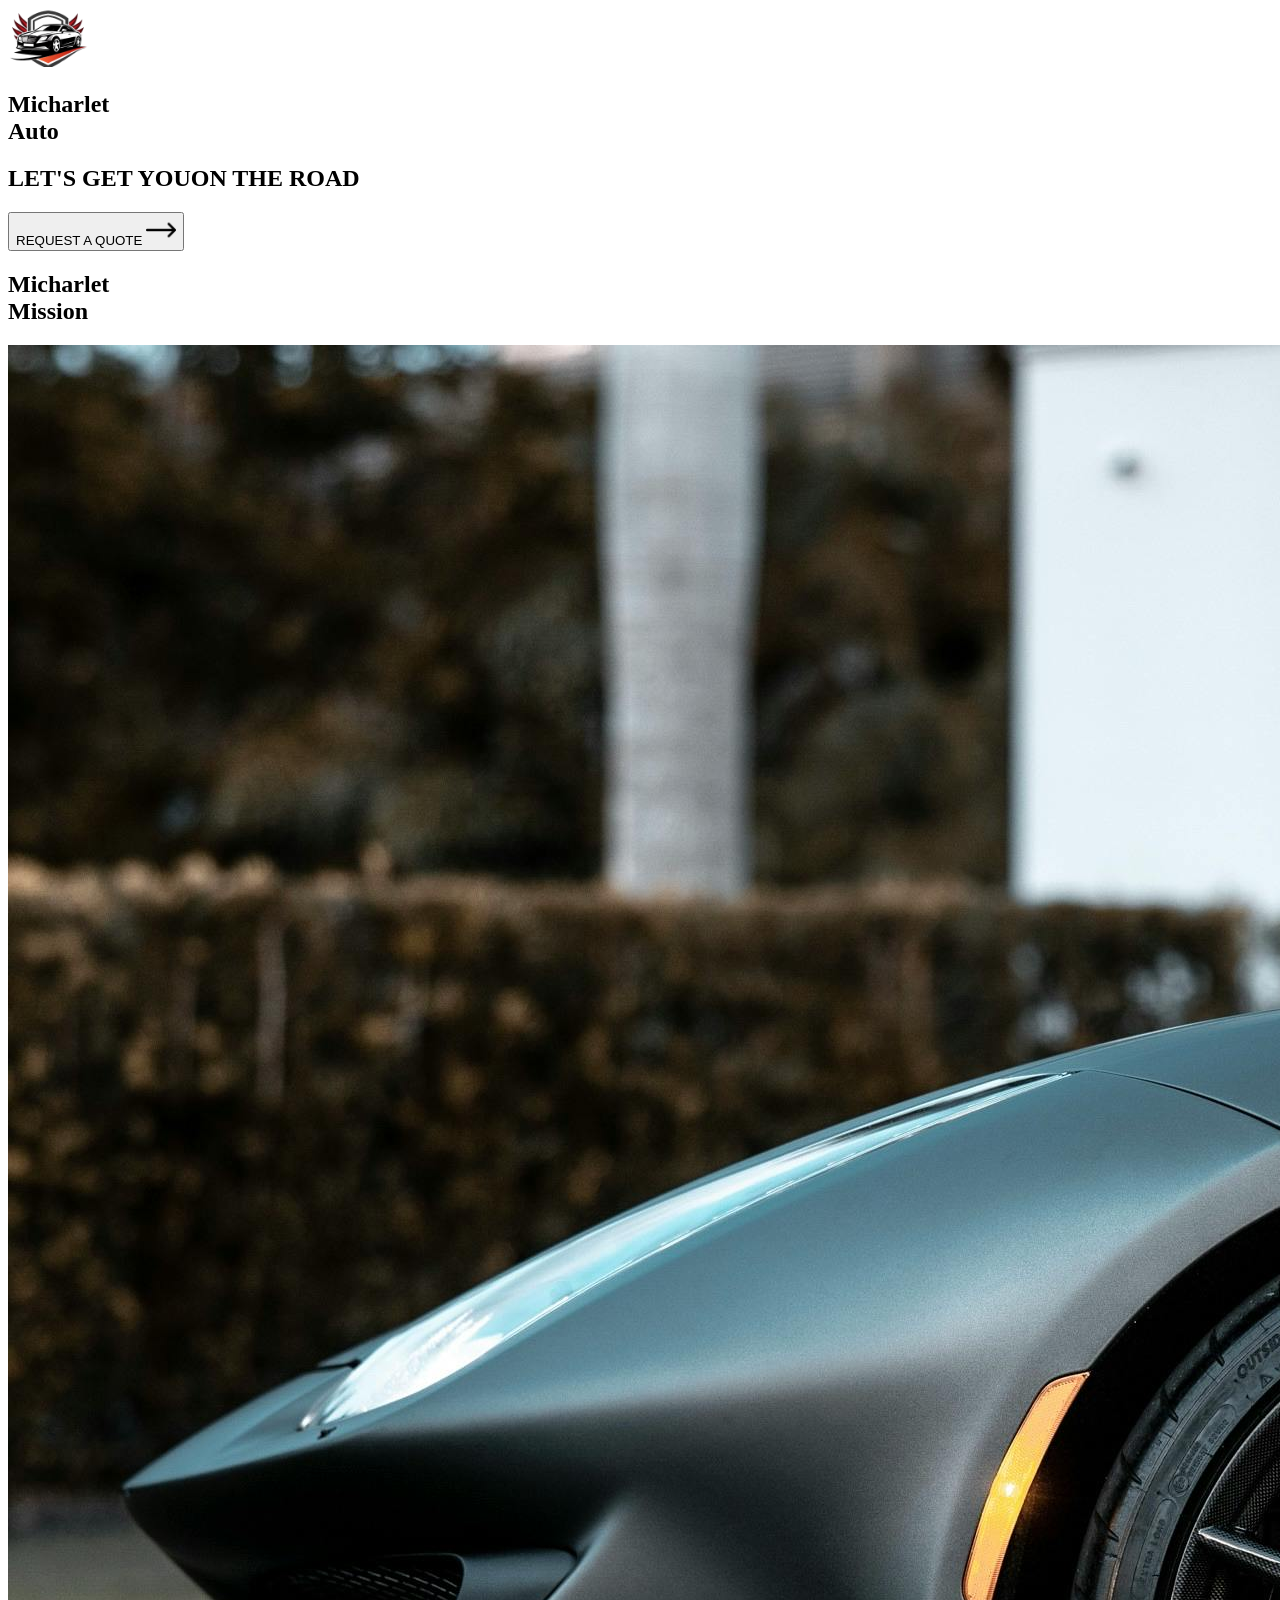
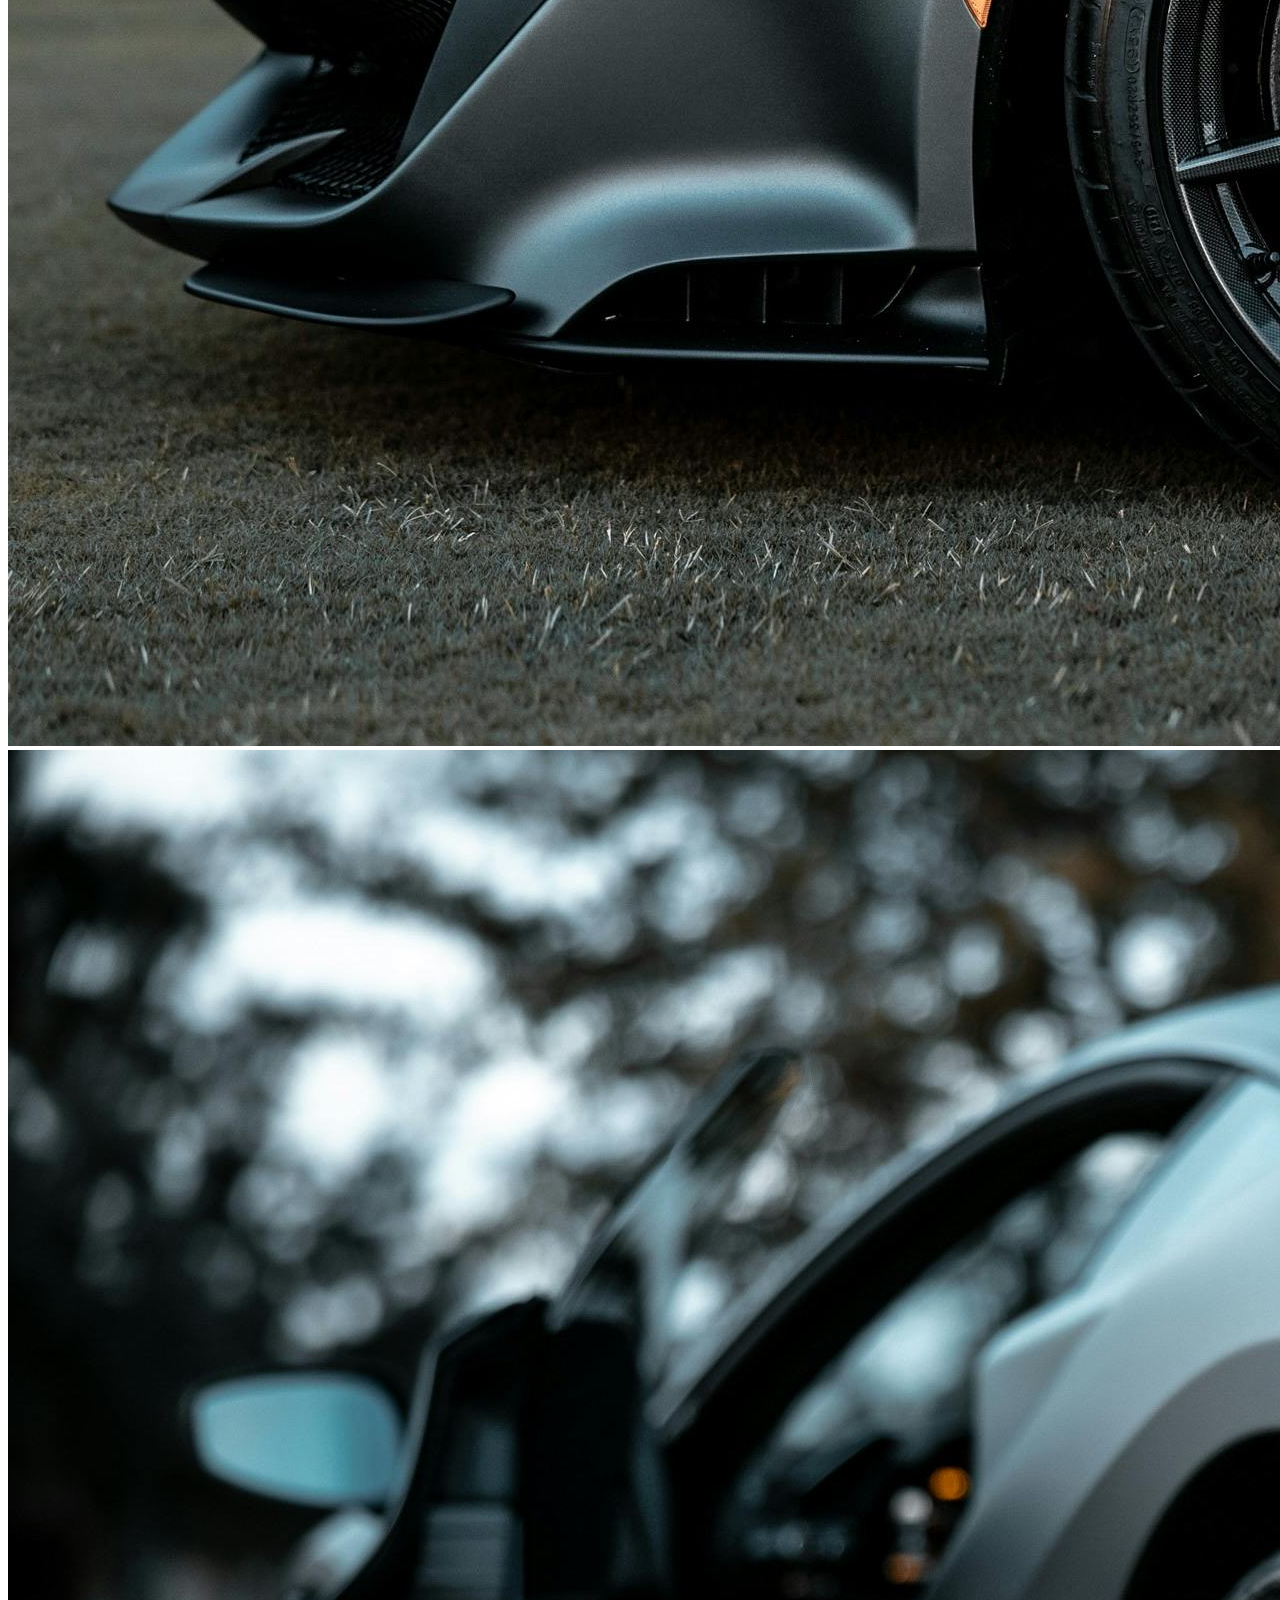
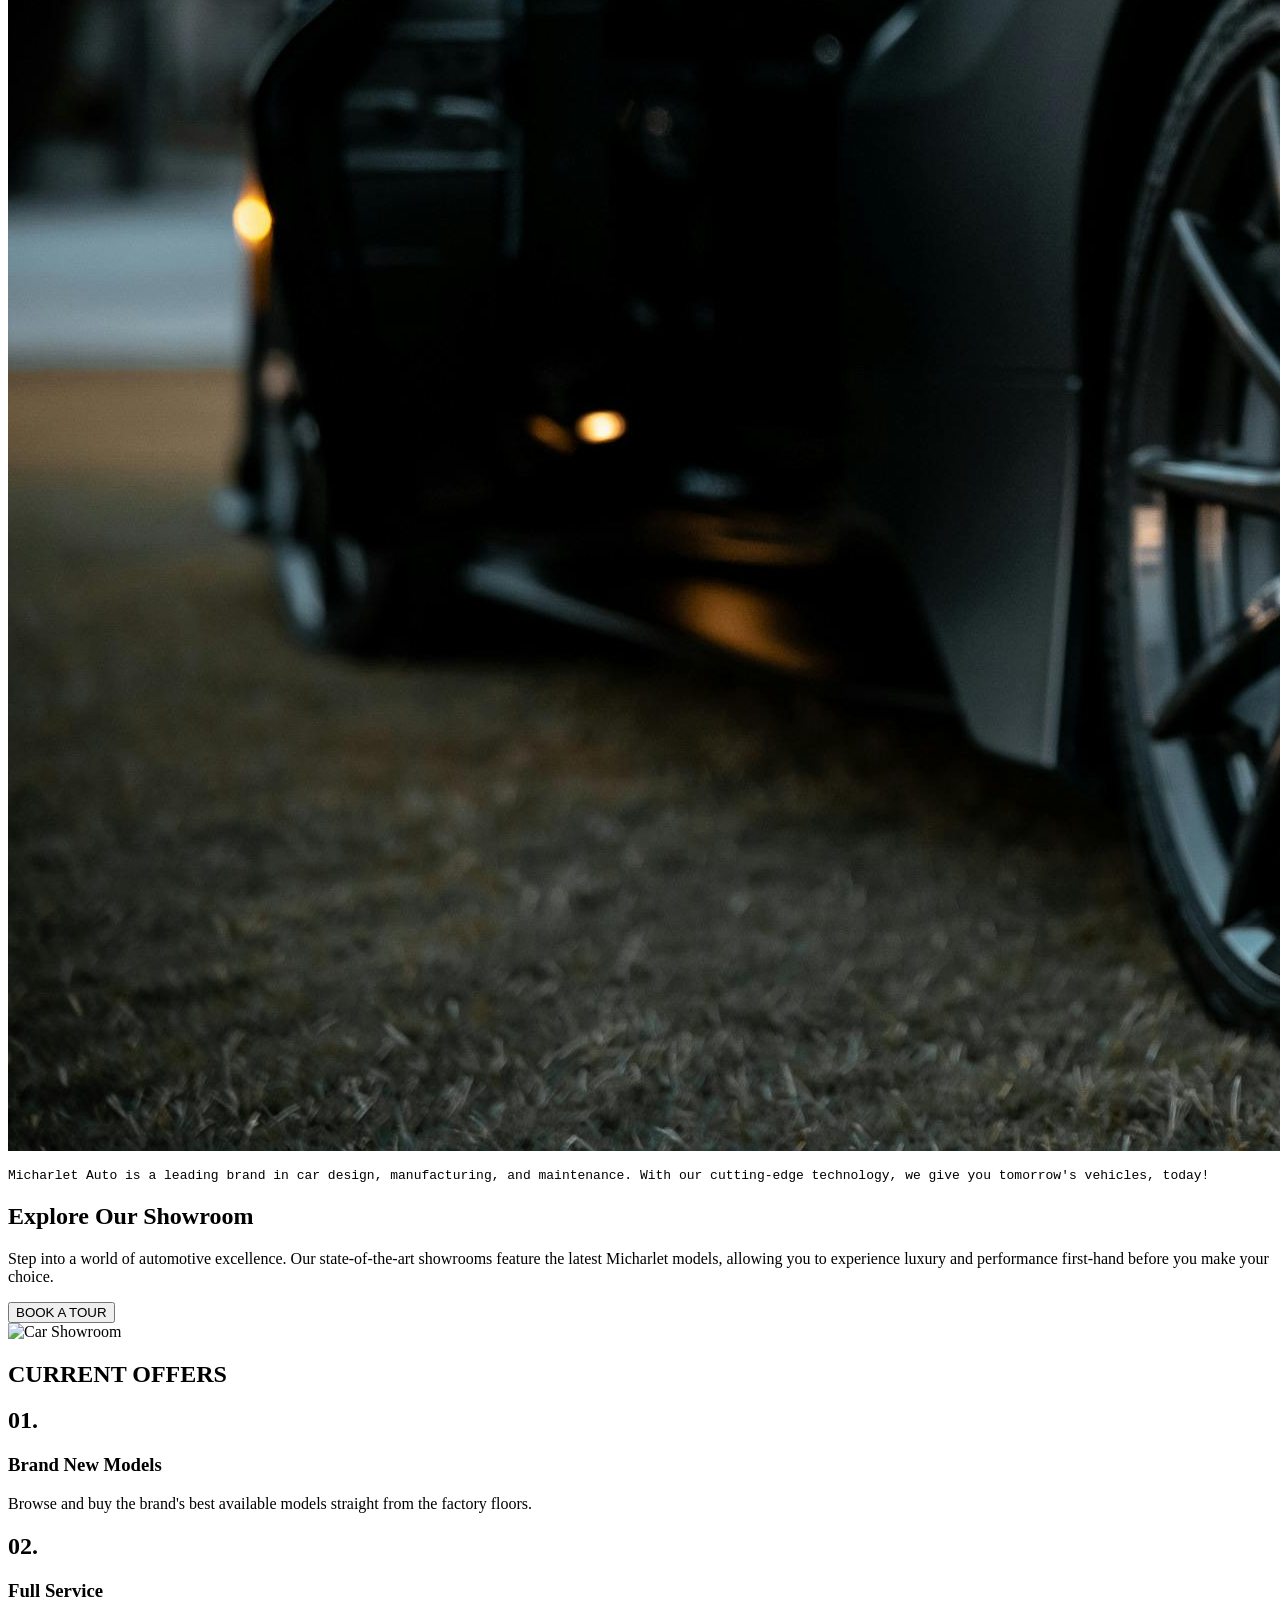
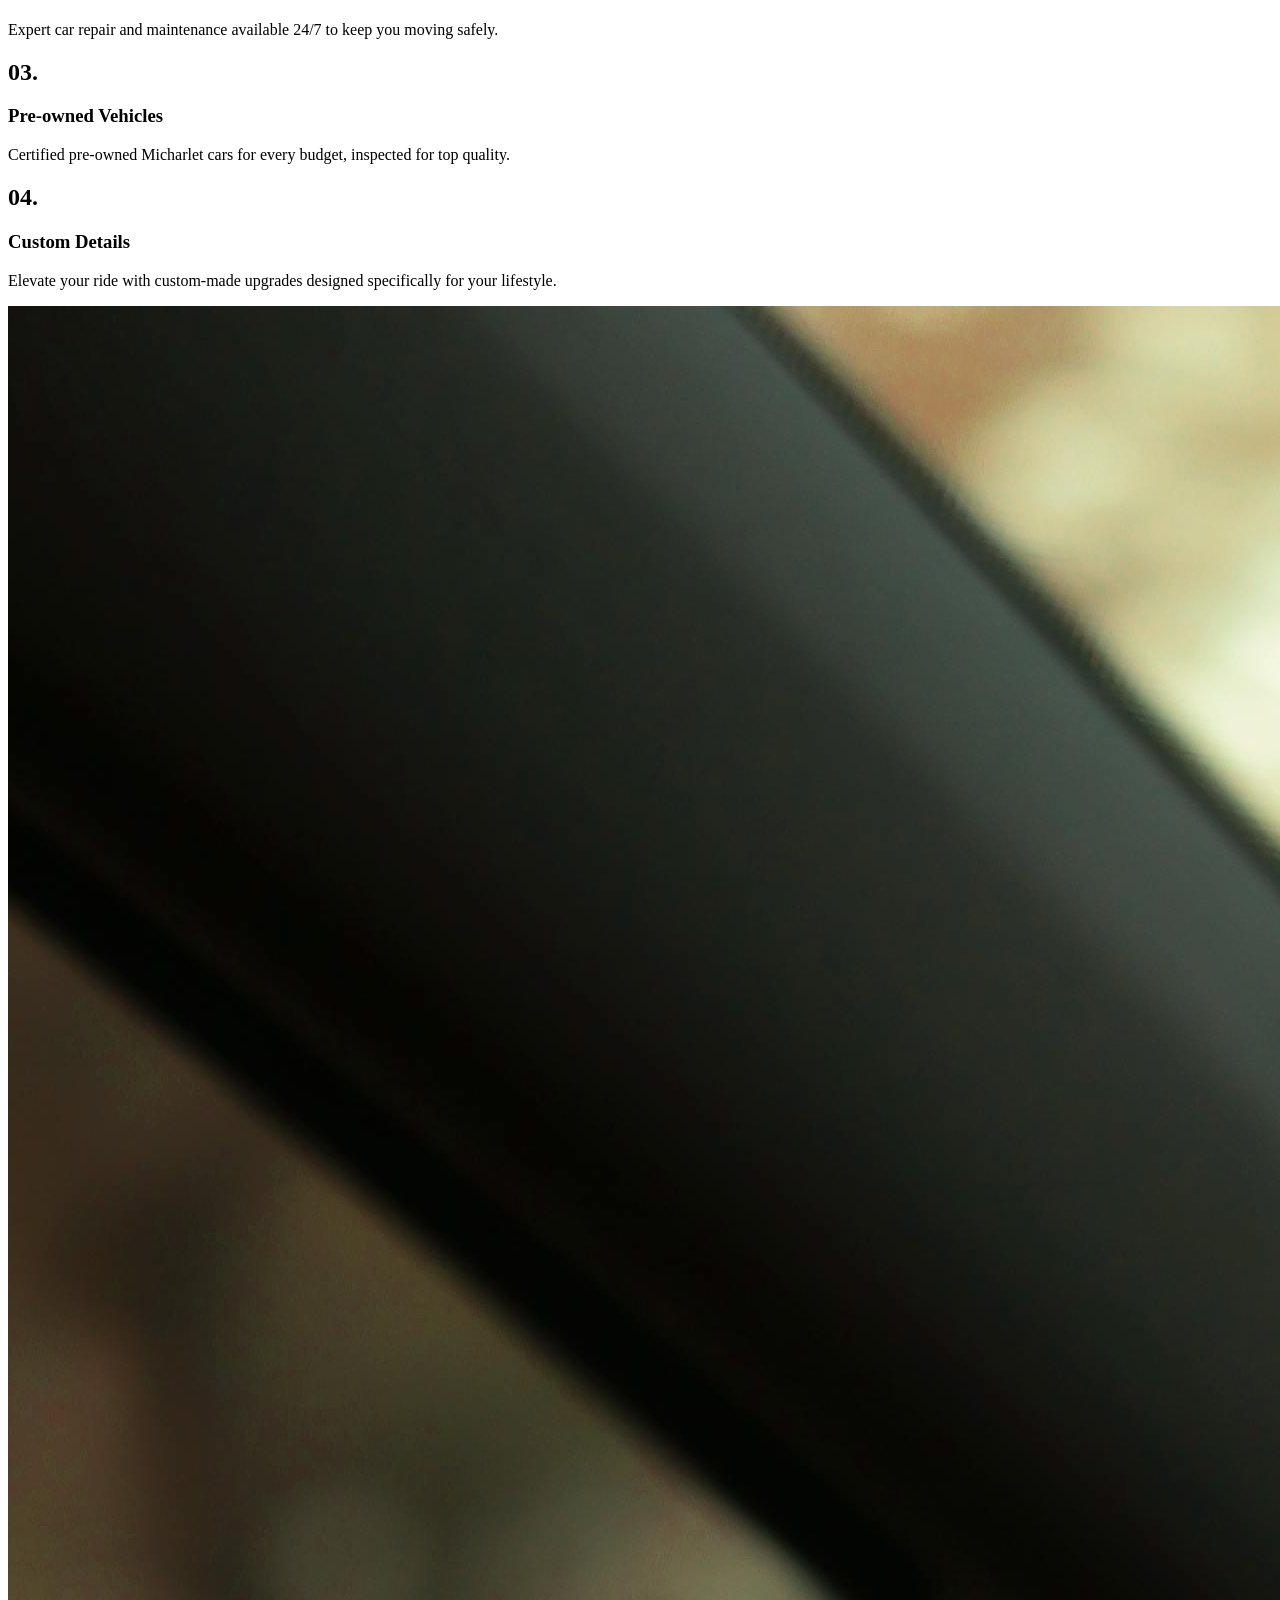
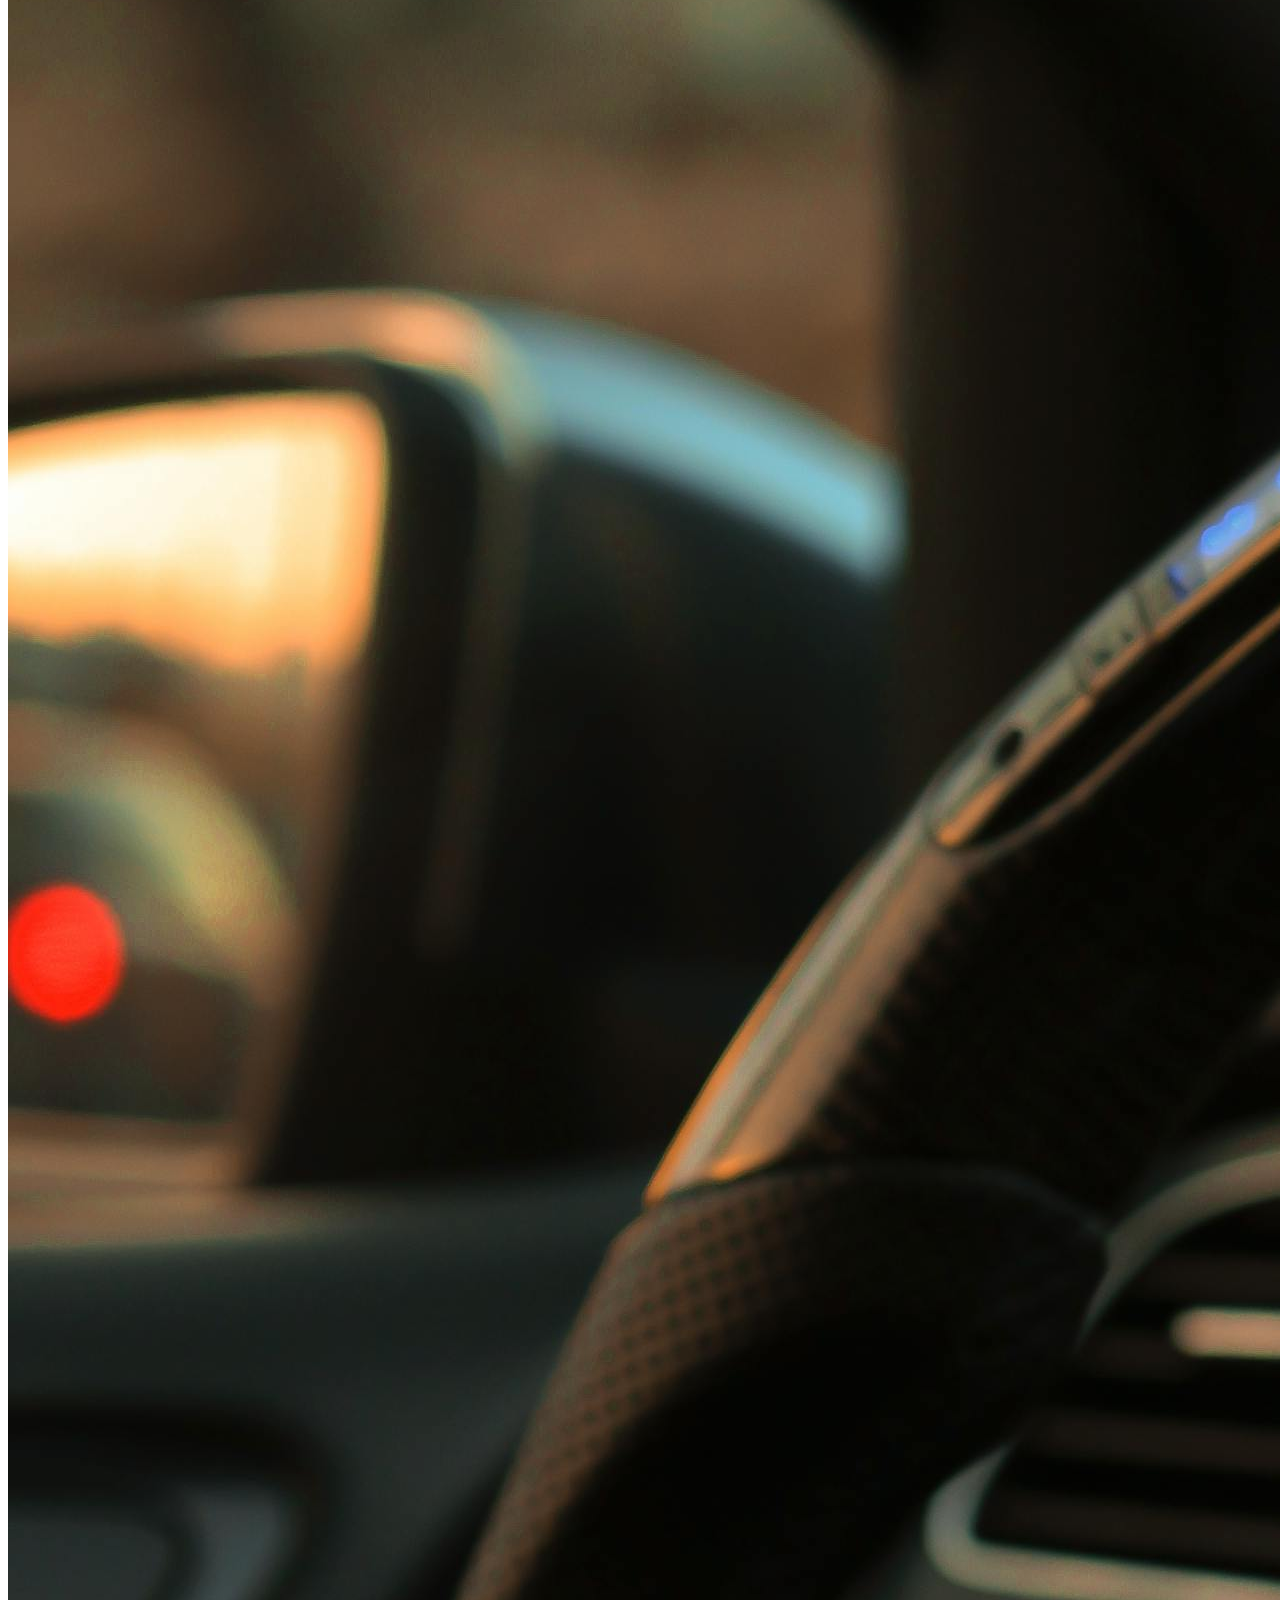
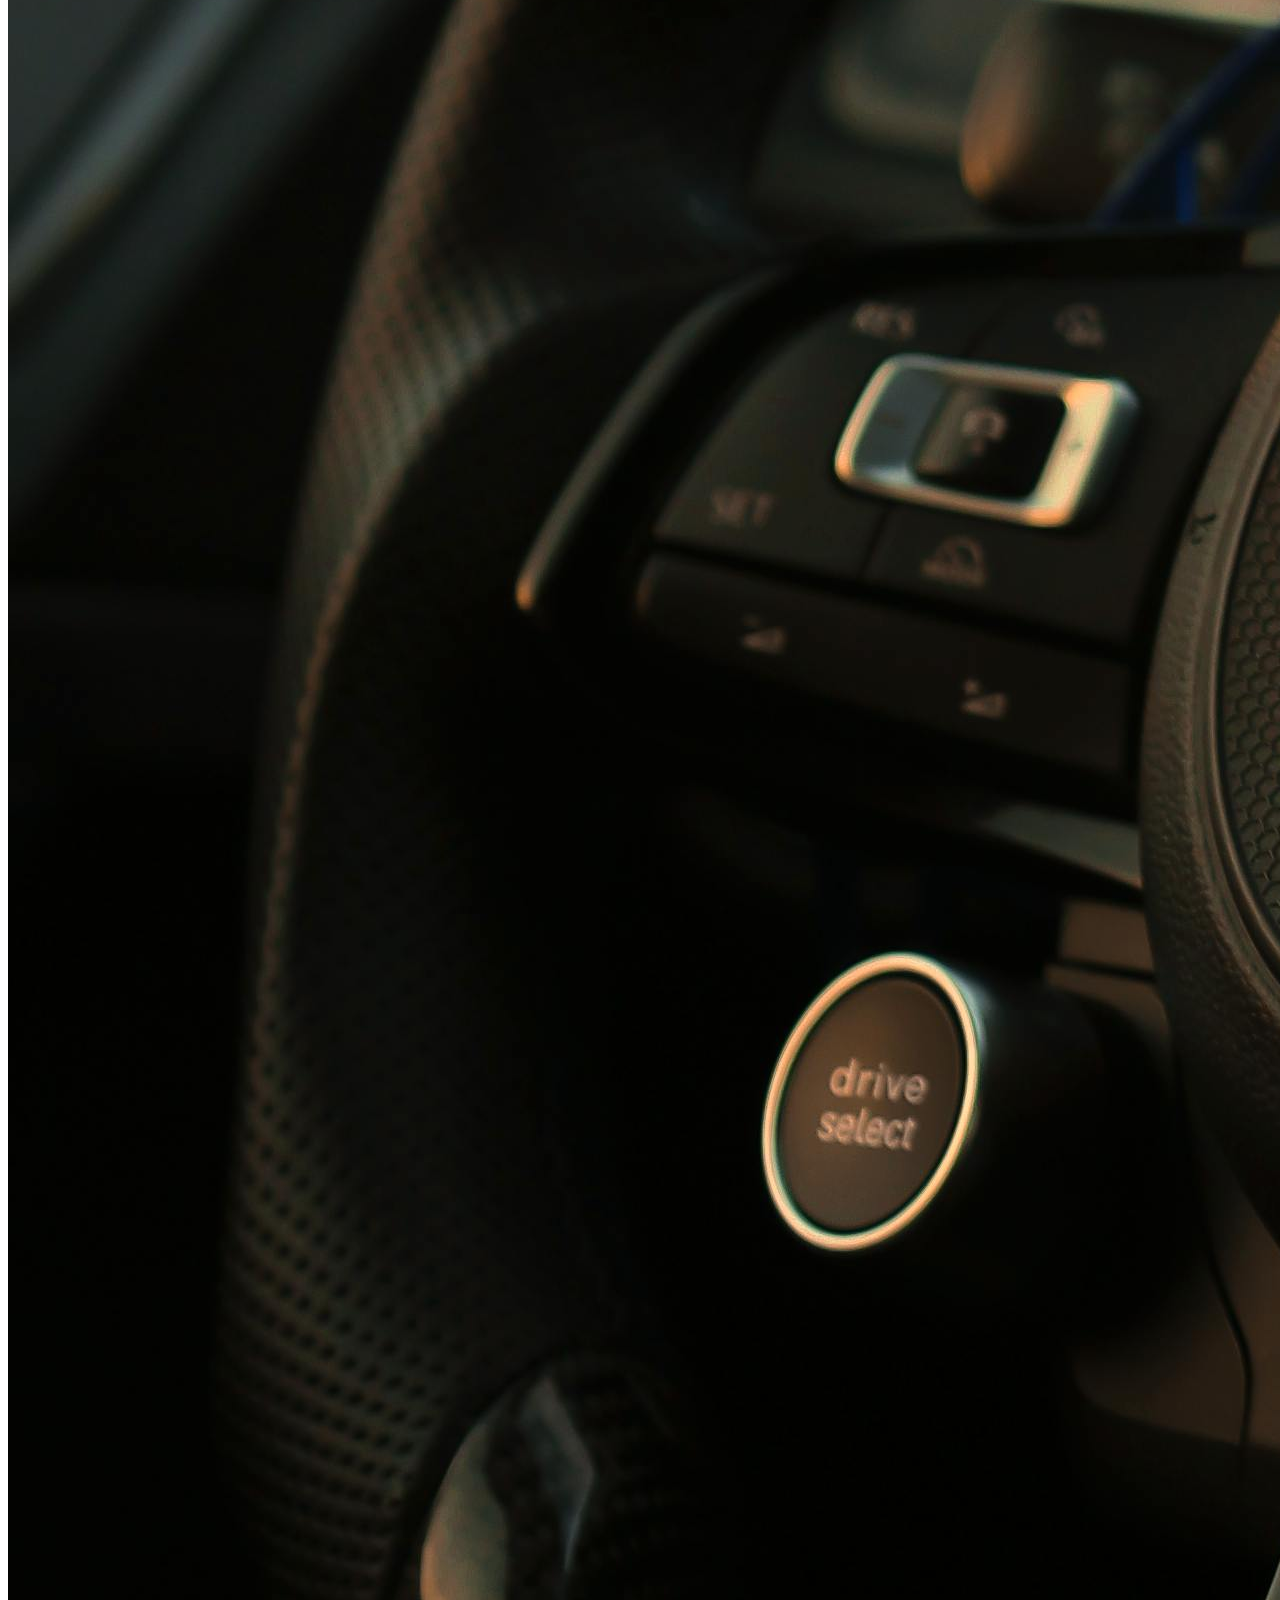
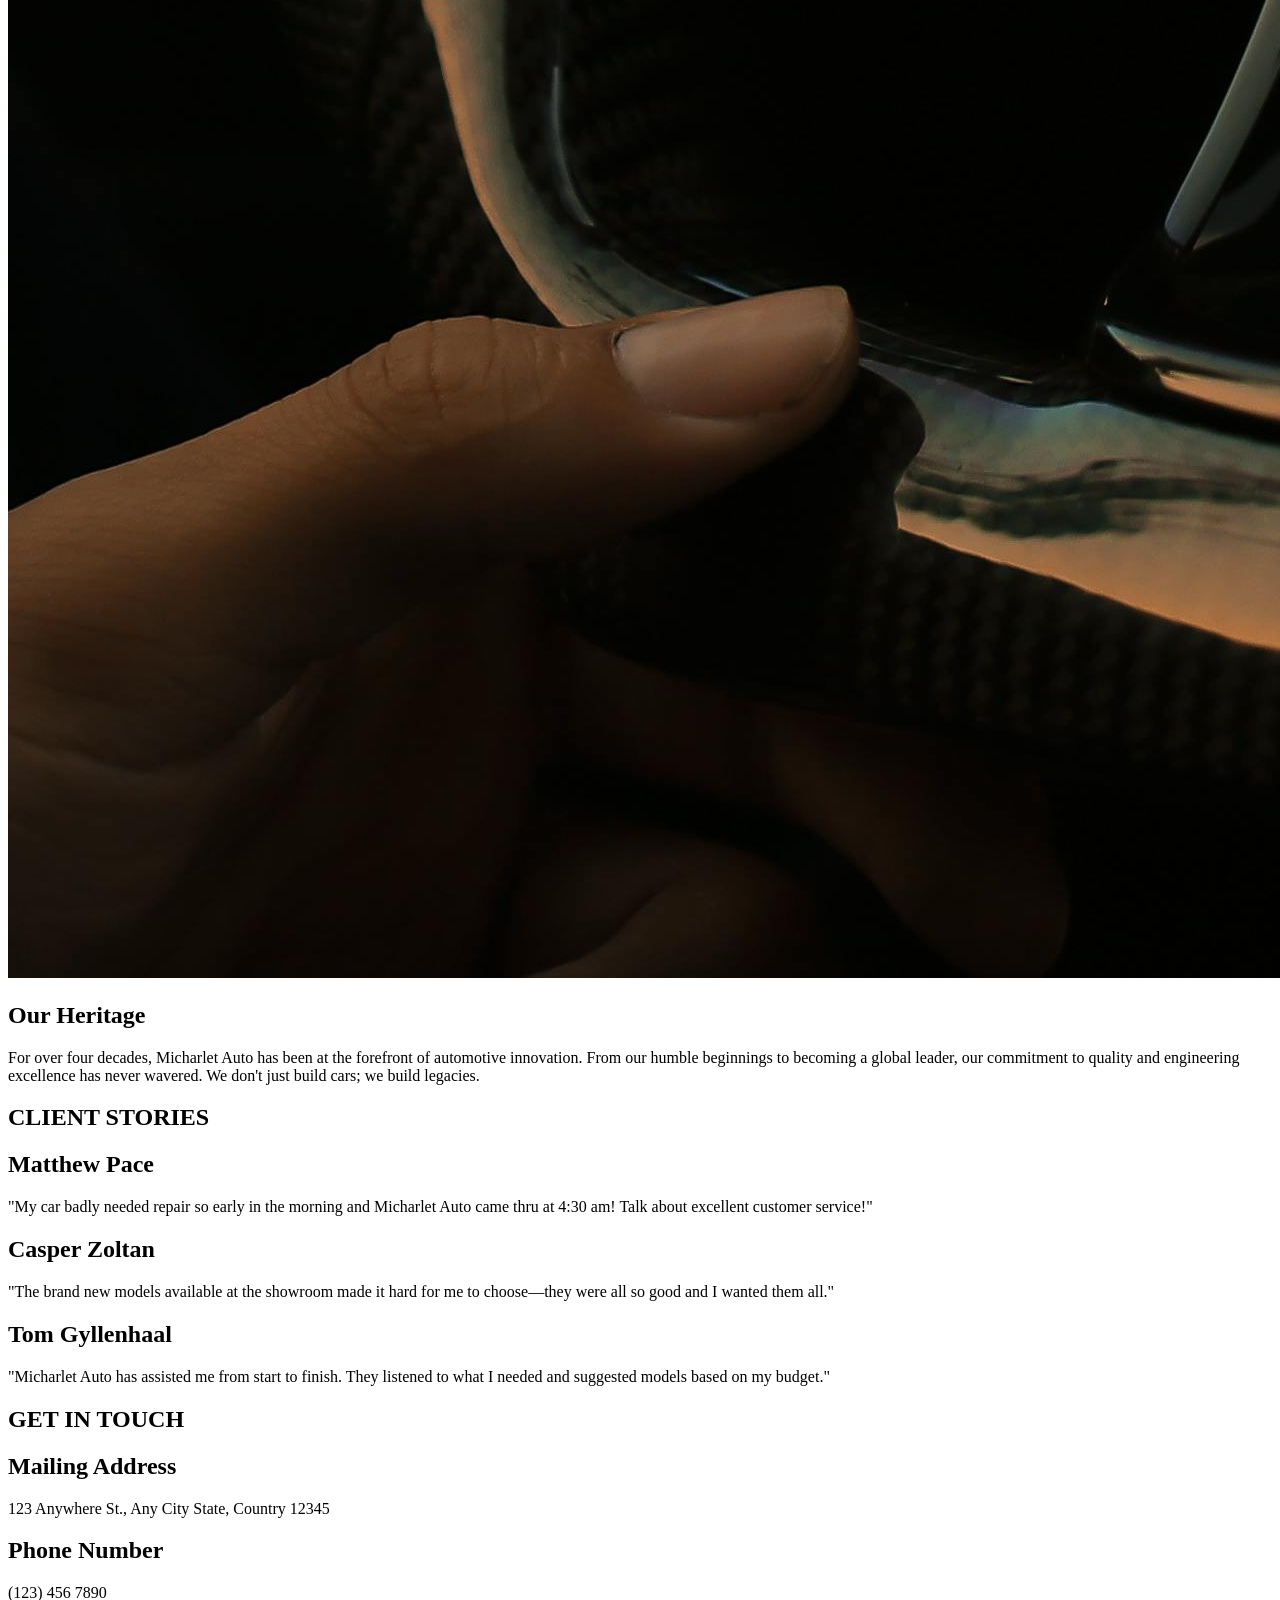
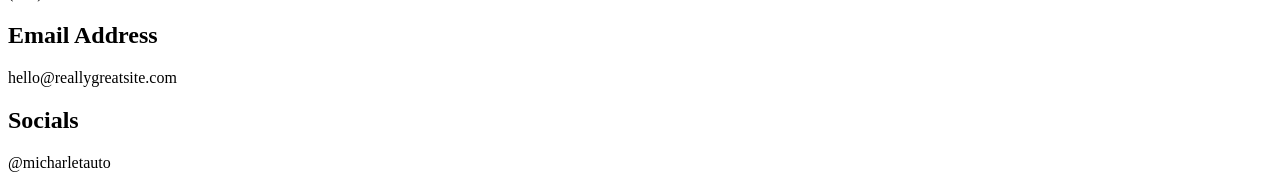
==== micharletauto/index.html @ 5e952c60 "project - micharletauto v1" ====
<!DOCTYPE html>
<html lang="en">
<head>
    <meta charset="UTF-8">
    <meta name="viewport" content="width=device-width, initial-scale=1.0">
    <title>Micharlet Auto | Premium Vehicles</title>
    <link rel="shortcut icon" href="./assets/logo.png" type="image/x-icon">
 
</head>
<body>

    <section class="page1">
        <header>
            <img src="./assets/logo.png" width="80px" alt="Logo">
            <h1>Micharlet <br> Auto</h1>
        </header>
        
        <div class="hero-content">
            <div class="hero-text">
                <h1>LET'S GET YOU<span>ON THE ROAD</span></h1>
            </div>
            <div class="button-div">
                <button>
                    REQUEST A QUOTE 
                    <img src="./assets/right-arrow.png" width="30px" alt="arrow">
                </button>
            </div>
        </div>
    </section>

    <section class="page2">
        <div class="box">
            <h2>Micharlet <br> Mission</h2>
            <img src="assets/img.jpg" alt="Mission">
        </div>
        <div class="box1"> 
            <img src="assets/img2.jpg" alt="Design">
            <pre>Micharlet Auto is a leading brand in car design, manufacturing, and maintenance. With our cutting-edge technology, we give you tomorrow's vehicles, today!</pre>
        </div>
    </section>

    <section class="showroom-section">
        <div class="showroom-content">
            <h2>Explore Our Showroom</h2>
            <p>Step into a world of automotive excellence. Our state-of-the-art showrooms feature the latest Micharlet models, allowing you to experience luxury and performance first-hand before you make your choice.</p>
            <div class="button-div">
                <button>BOOK A TOUR</button>
            </div>
        </div>
        <div class="showroom-image">
            <img src="https://images.unsplash.com/photo-1567818735868-e71b99932e29?q=80&w=1974&auto=format&fit=crop" alt="Car Showroom">
        </div>
    </section>

    <section class="page3">
        <div class="content">
            <h1>CURRENT OFFERS</h1>
            <div class="white-box">
                <div class="offer-item">
                    <h2>01.</h2>
                    <h3>Brand New Models</h3>
                    <p>Browse and buy the brand's best available models straight from the factory floors.</p>
                </div>
                <div class="offer-item">
                    <h2>02.</h2>
                    <h3>Full Service</h3>
                    <p>Expert car repair and maintenance available 24/7 to keep you moving safely.</p>
                </div>
                <div class="offer-item">
                    <h2>03.</h2>
                    <h3>Pre-owned Vehicles</h3>
                    <p>Certified pre-owned Micharlet cars for every budget, inspected for top quality.</p>
                </div>
                <div class="offer-item">
                    <h2>04.</h2>
                    <h3>Custom Details</h3>
                    <p>Elevate your ride with custom-made upgrades designed specifically for your lifestyle.</p>
                </div>
            </div>
        </div>
        <img src="assets/img3.jpg" class="side-img" alt="Side View">
    </section>

    <section class="heritage-section">
        <h2>Our Heritage</h2>
        <p>For over four decades, Micharlet Auto has been at the forefront of automotive innovation. From our humble beginnings to becoming a global leader, our commitment to quality and engineering excellence has never wavered. We don't just build cars; we build legacies.</p>
    </section>

    <section class="page4">
        <h1>CLIENT STORIES</h1>
        <div class="stories-container">
            <div class="story-card">
                <h2>Matthew Pace</h2>
                <p>"My car badly needed repair so early in the morning and Micharlet Auto came thru at 4:30 am! Talk about excellent customer service!"</p>
            </div>
            <div class="story-card">
                <h2>Casper Zoltan</h2>
                <p>"The brand new models available at the showroom made it hard for me to choose—they were all so good and I wanted them all."</p>
            </div>
            <div class="story-card">
                <h2>Tom Gyllenhaal</h2>
                <p>"Micharlet Auto has assisted me from start to finish. They listened to what I needed and suggested models based on my budget."</p>
            </div>
        </div>
    </section>

    <section class="footer">
        <div class="heading">
            <h1>GET IN TOUCH</h1>
        </div>
        <div class="footer-grid">
            <div class="footer-col">
                <div class="footer-item">
                    <h1>Mailing Address</h1>
                    <p>123 Anywhere St., Any City State, Country 12345</p>
                </div>
                <div class="footer-item">
                    <h1>Phone Number</h1>
                    <p>(123) 456 7890</p>
                </div>
            </div>
            <div class="footer-col">
                <div class="footer-item">
                    <h1>Email Address</h1>
                    <p>hello@reallygreatsite.com</p>
                </div>
                <div class="footer-item">
                    <h1>Socials</h1>
                    <p>@micharletauto</p>
                </div>
            </div>
        </div>
    </section>

    <script>
        document.querySelectorAll('button').forEach(btn => {
            btn.addEventListener('click', () => {
                console.log('Action triggered');
            });
        });
    </script>
</body>
</html>
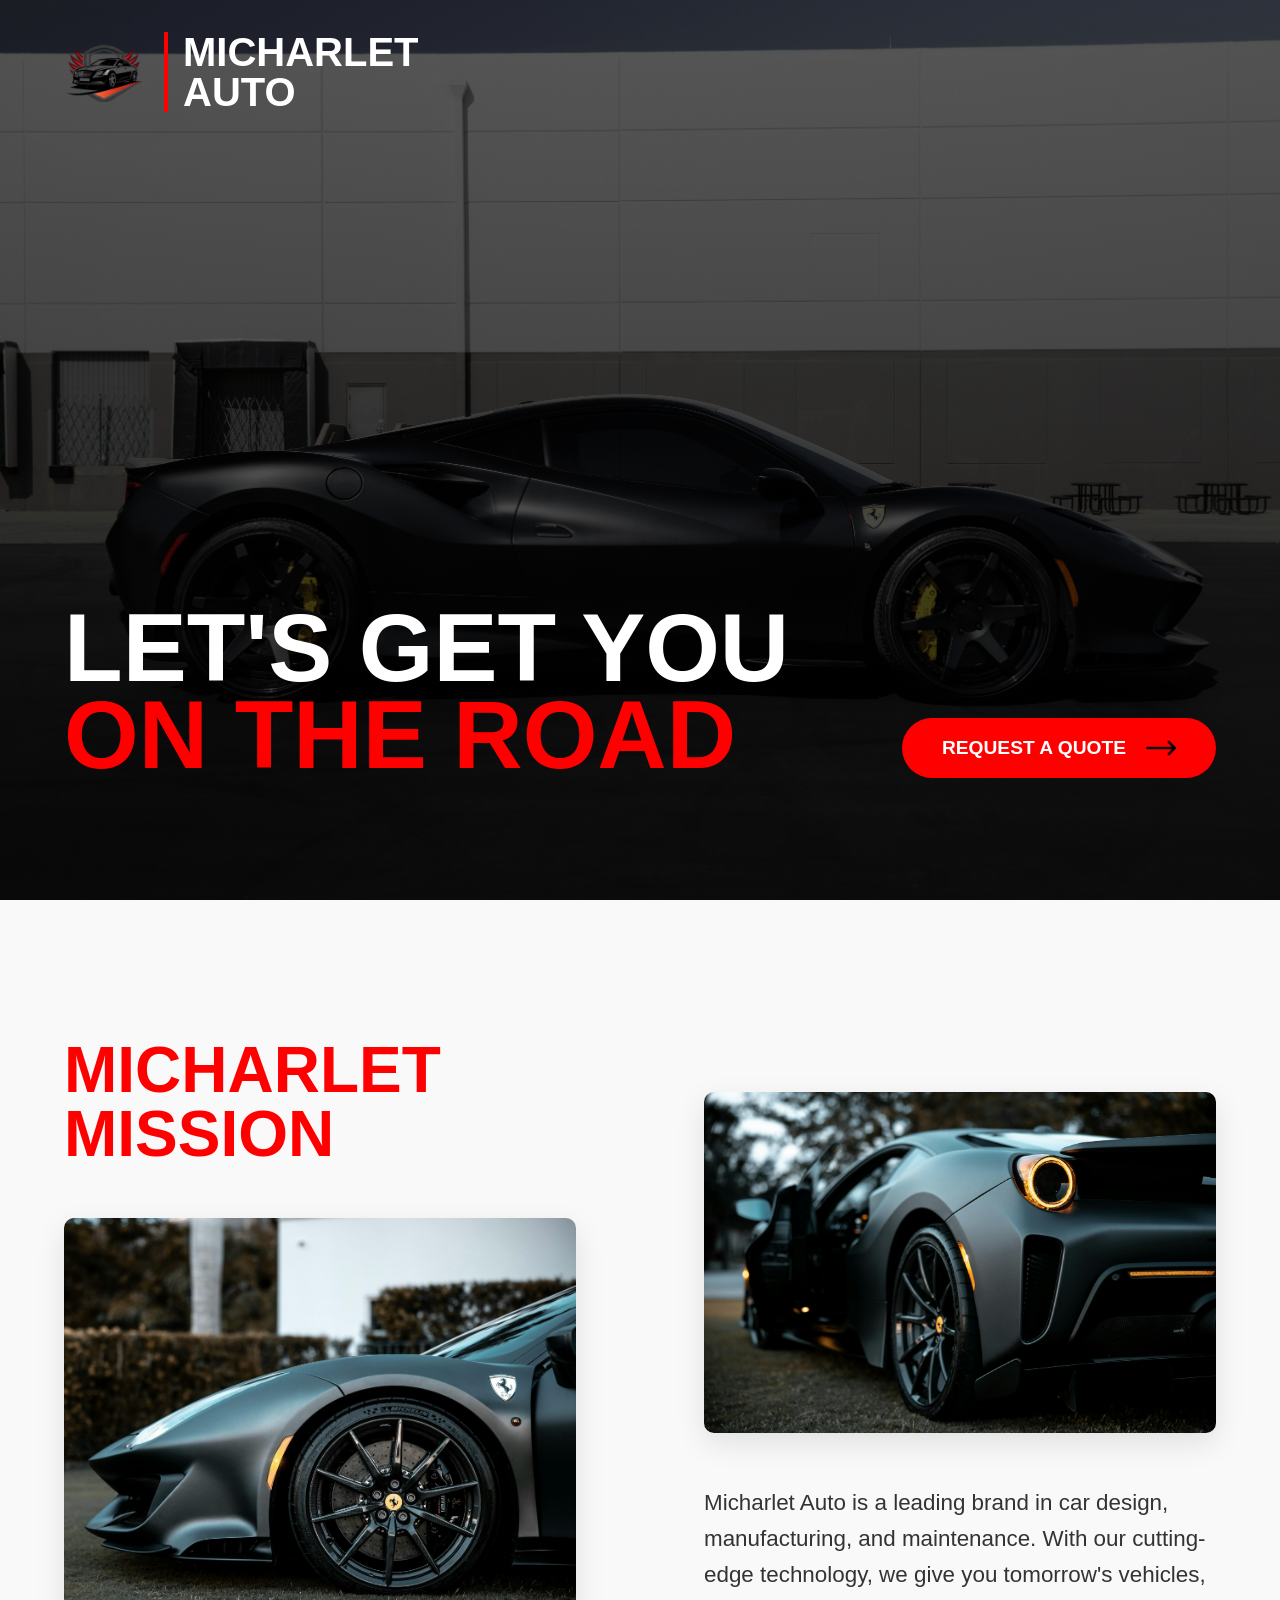
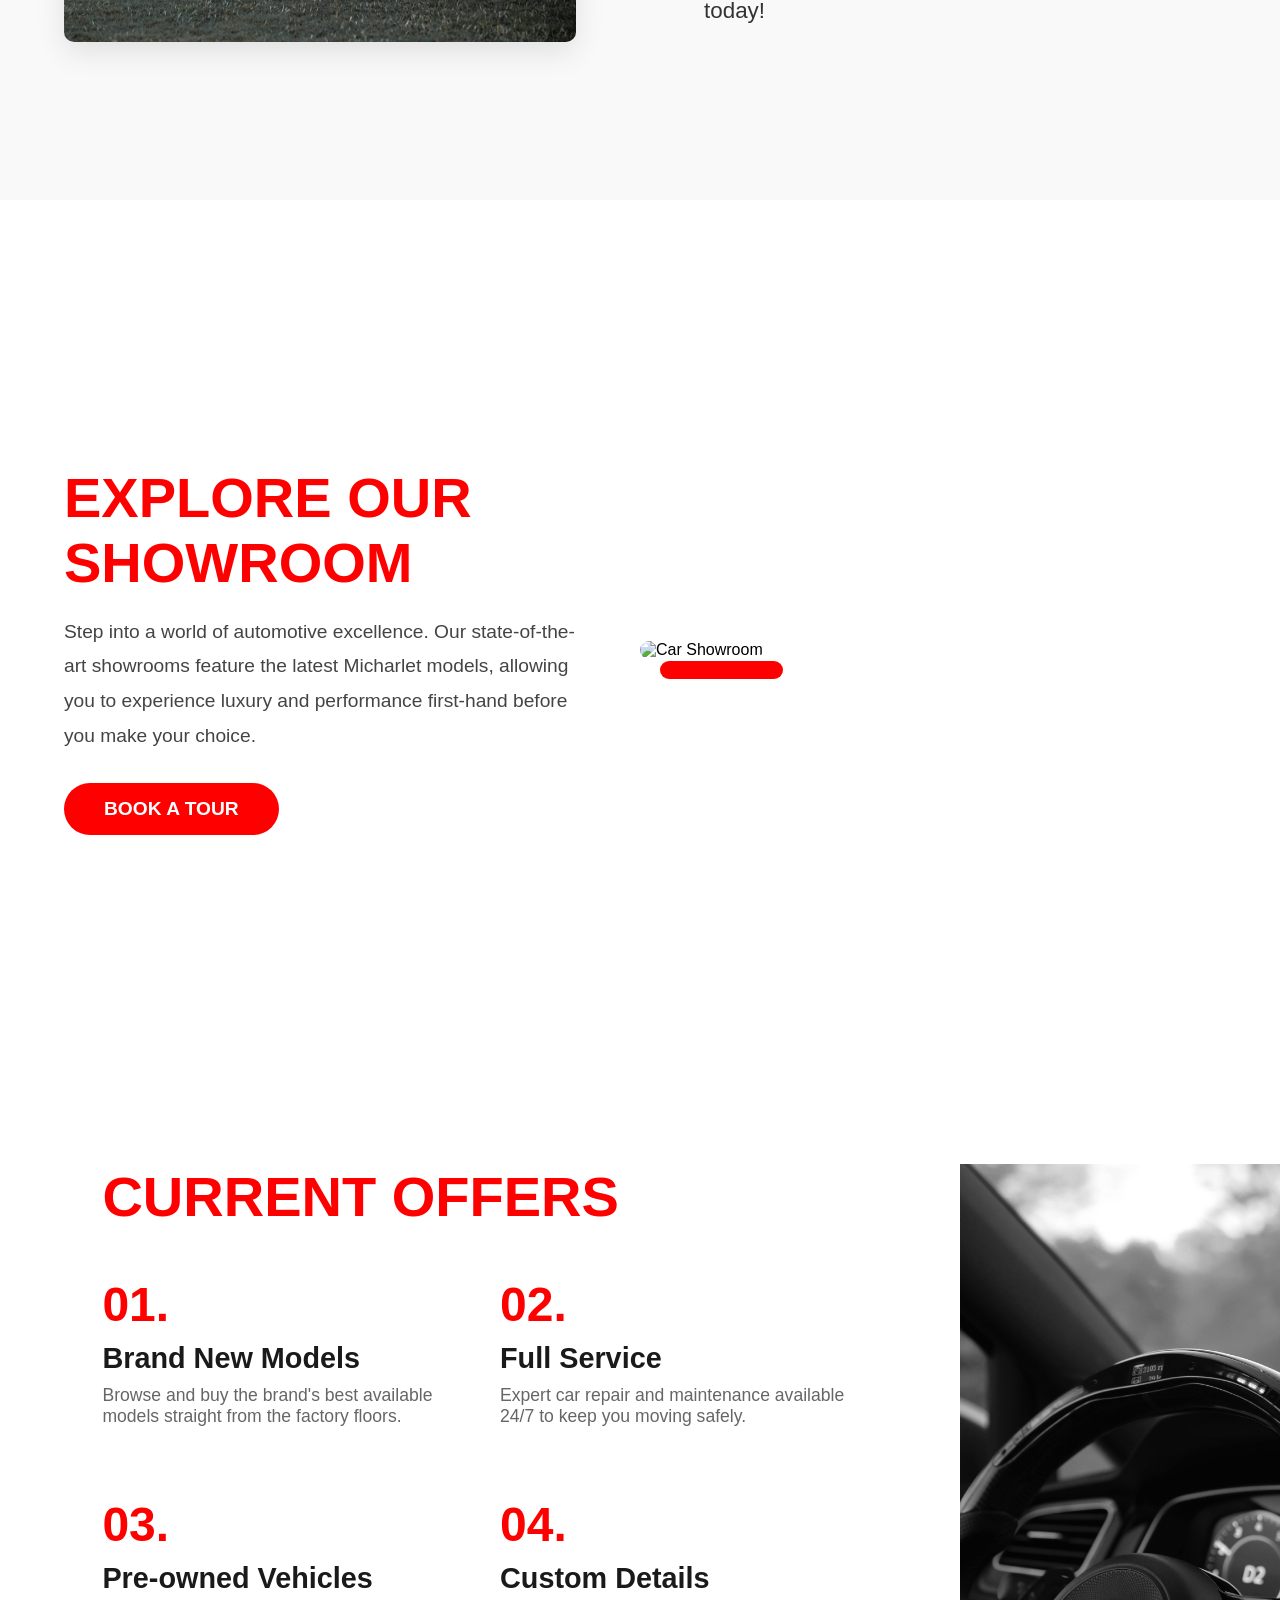
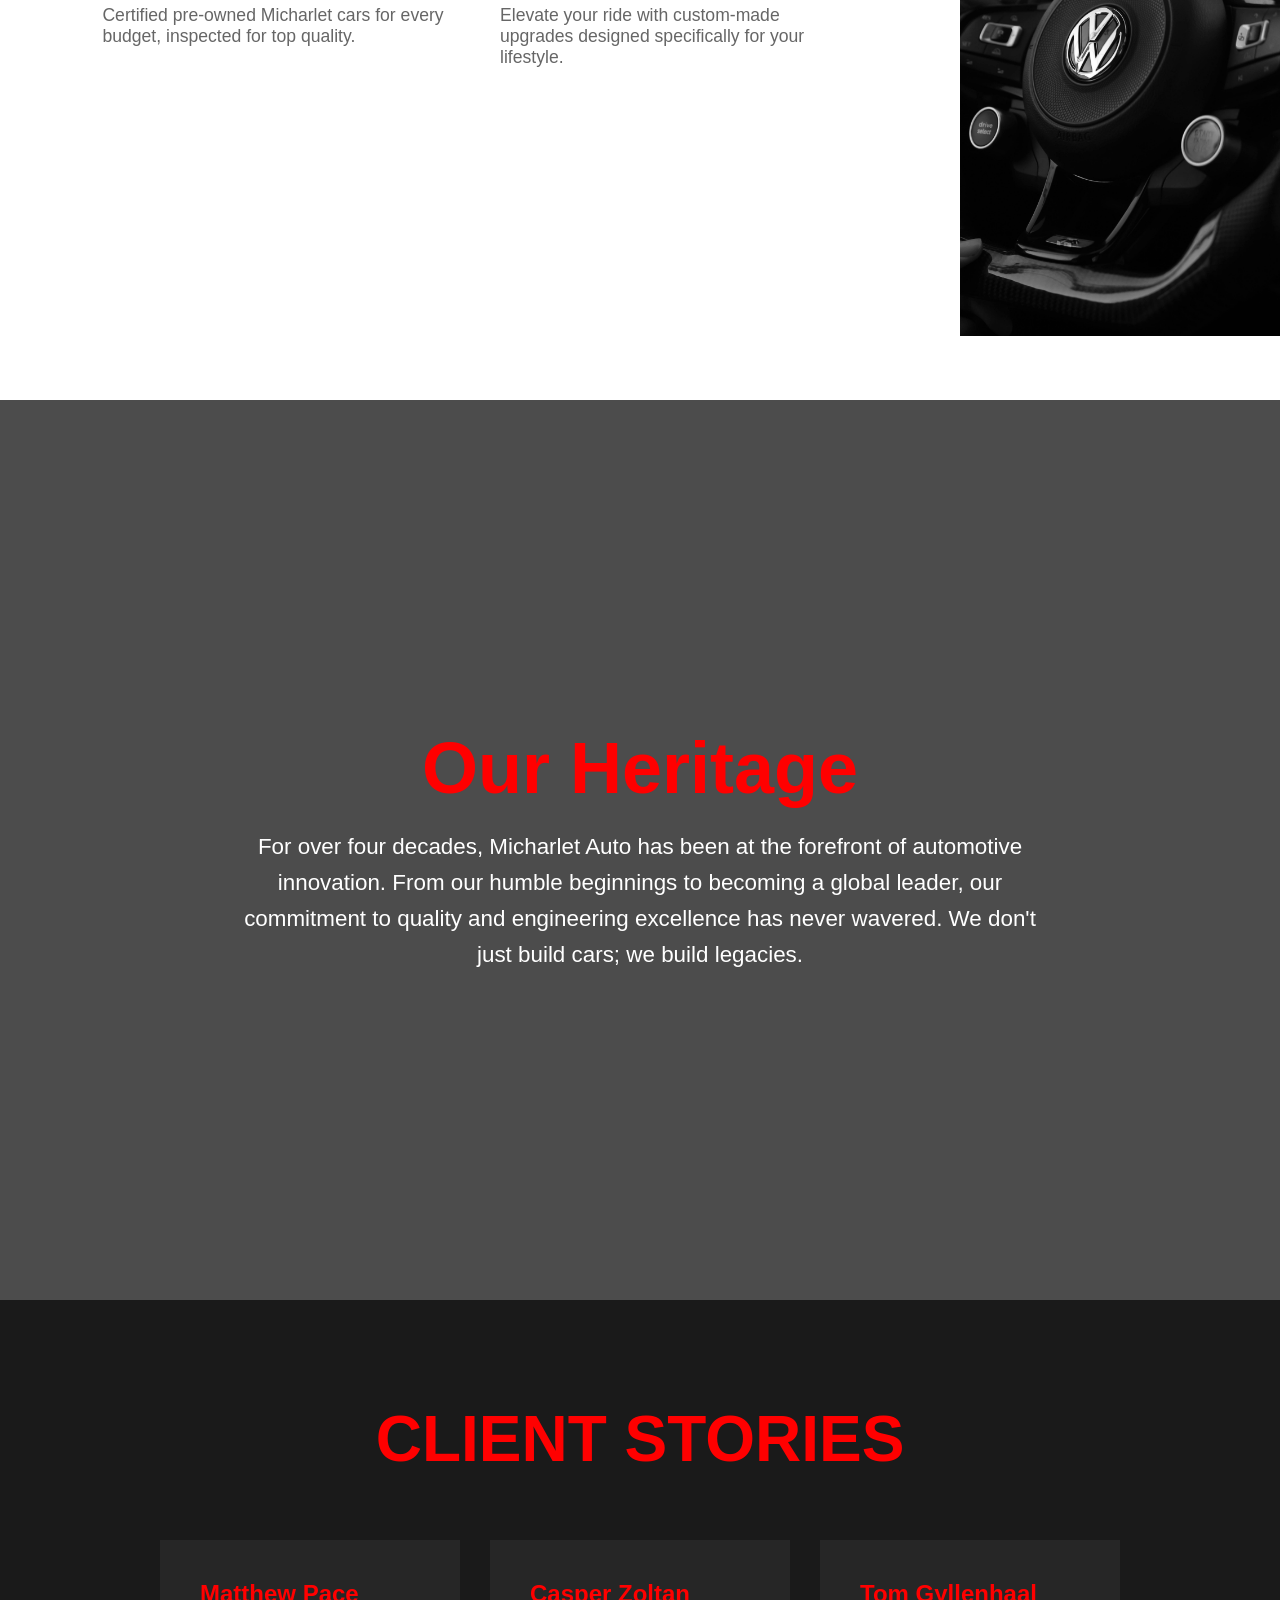
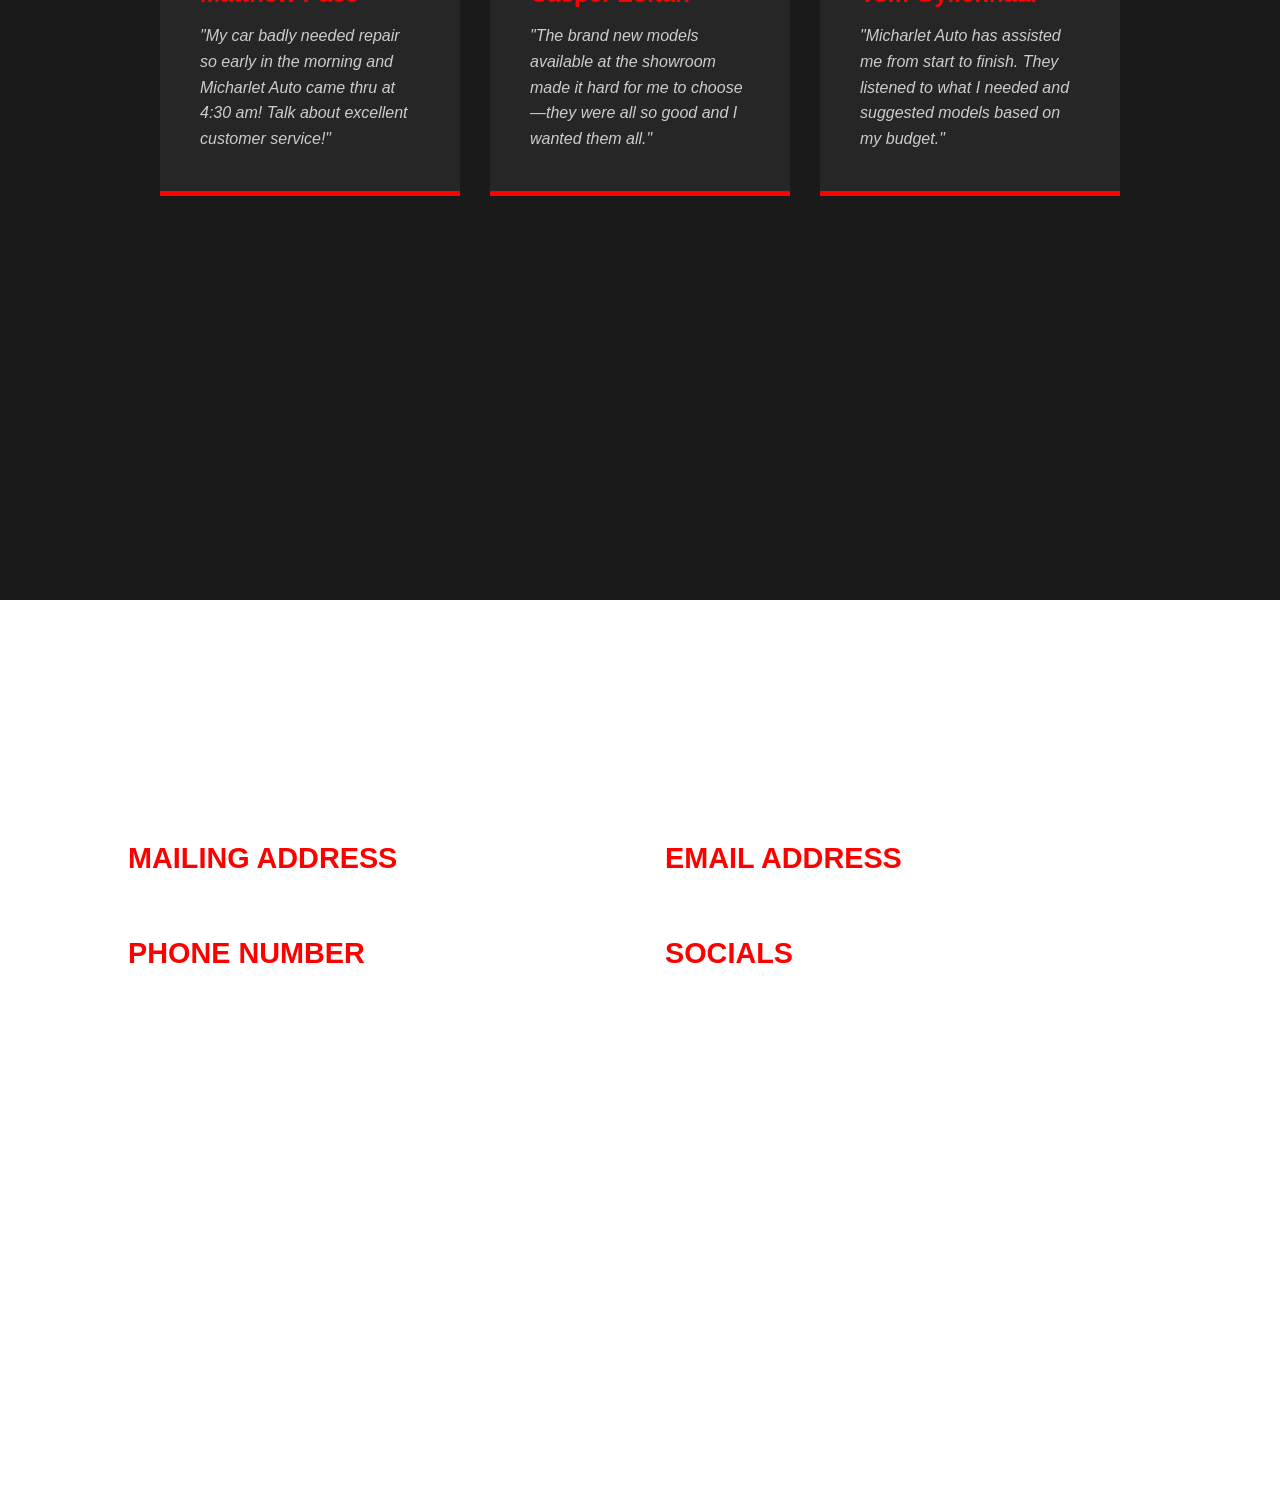
==== commit 7164beec: "project - micharletauto - css added" ====
--- a/micharletauto/index.html
+++ b/micharletauto/index.html
@@ -5,6 +5,7 @@
     <meta name="viewport" content="width=device-width, initial-scale=1.0">
     <title>Micharlet Auto | Premium Vehicles</title>
     <link rel="shortcut icon" href="./assets/logo.png" type="image/x-icon">
+    <link rel="stylesheet" href="style.css">
  
 </head>
 <body>
--- a/micharletauto/style.css
+++ b/micharletauto/style.css
@@ -0,0 +1,369 @@
+@import url("https://fonts.googleapis.com/css2?family=Noto+Sans:wght@100..900&family=Quantico:wght@400;700&display=swap");
+
+* {
+  margin: 0;
+  padding: 0;
+  box-sizing: border-box;
+}
+
+body {
+  width: 100%;
+  overflow-x: hidden;
+  font-family: "Noto Sans", sans-serif;
+}
+
+section {
+  width: 100%;
+  min-height: 100vh;
+}
+
+.page1 {
+  background:
+    linear-gradient(rgba(0, 0, 0, 0.6), rgba(0, 0, 0, 0.8)),
+    url("assets/BG1.jpg");
+  background-repeat: no-repeat;
+  background-size: cover;
+  background-position: center;
+  background-attachment: fixed;
+  display: flex;
+  flex-direction: column;
+  justify-content: space-between;
+  padding: 2rem 5%;
+}
+
+header {
+  display: flex;
+  align-items: center;
+  gap: 20px;
+}
+
+header h1 {
+  font-family: "Quantico", sans-serif;
+  color: white;
+  line-height: 1;
+  font-size: 2.5rem;
+  text-transform: uppercase;
+  border-left: 4px solid red;
+  padding-left: 15px;
+}
+
+.hero-content {
+  display: flex;
+  justify-content: space-between;
+  align-items: flex-end;
+  margin-bottom: 10vh;
+}
+
+.hero-text h1 {
+  font-family: "Quantico", sans-serif;
+  font-size: clamp(3rem, 8vw, 6rem);
+  color: white;
+  line-height: 0.9;
+}
+
+.hero-text h1 span {
+  color: red;
+  display: block;
+}
+
+.button-div button {
+  display: flex;
+  align-items: center;
+  gap: 20px;
+  padding: 15px 40px;
+  border-radius: 50px;
+  font-weight: bold;
+  font-size: 1.2rem;
+  border: none;
+  background-color: red;
+  color: white;
+  cursor: pointer;
+  transition: 0.3s;
+  font-family: "Quantico", sans-serif;
+}
+
+.button-div button:hover {
+  transform: scale(1.05);
+  background-color: darkred;
+}
+
+.page2 {
+  display: flex;
+  background-color: #f9f9f9;
+}
+
+.page2 .box,
+.page2 .box1 {
+  width: 50%;
+  padding: 10% 5%;
+  display: flex;
+  flex-direction: column;
+  justify-content: center;
+}
+
+.page2 h2 {
+  font-family: "Quantico", sans-serif;
+  font-size: 4rem;
+  color: red;
+  text-transform: uppercase;
+  line-height: 1;
+  margin-bottom: 2rem;
+}
+
+.page2 img {
+  width: 100%;
+  border-radius: 10px;
+  box-shadow: 0 10px 30px rgba(0, 0, 0, 0.1);
+  margin: 20px 0;
+}
+
+.page2 pre {
+  font-family: "Noto Sans", sans-serif;
+  font-size: 1.4rem;
+  white-space: pre-wrap;
+  line-height: 1.6;
+  color: #333;
+  margin-top: 2rem;
+}
+
+.showroom-section {
+  background-color: #fff;
+  display: flex;
+  align-items: center;
+  padding: 5%;
+}
+
+.showroom-content {
+  width: 50%;
+  padding-right: 5%;
+}
+
+.showroom-content h2 {
+  font-family: "Quantico", sans-serif;
+  font-size: 3.5rem;
+  color: red;
+  text-transform: uppercase;
+  margin-bottom: 20px;
+}
+
+.showroom-content p {
+  font-size: 1.2rem;
+  line-height: 1.8;
+  color: #444;
+  margin-bottom: 30px;
+}
+
+.showroom-image {
+  width: 50%;
+}
+
+.showroom-image img {
+  width: 100%;
+  border-radius: 15px;
+  box-shadow: 20px 20px 0px red;
+}
+
+.page3 {
+  display: flex;
+  background: white;
+  padding: 5% 0;
+}
+
+.page3 .content {
+  width: 75%;
+  padding: 0 8%;
+}
+
+.page3 h1 {
+  font-family: "Quantico", sans-serif;
+  font-size: 3.5rem;
+  color: red;
+  margin-bottom: 3rem;
+}
+
+.white-box {
+  display: grid;
+  grid-template-columns: 1fr 1fr;
+  gap: 40px;
+}
+
+.offer-item {
+  margin-bottom: 30px;
+}
+
+.offer-item h2 {
+  color: red;
+  font-size: 3rem;
+  font-family: "Quantico", sans-serif;
+}
+
+.offer-item h3 {
+  font-size: 1.8rem;
+  margin: 10px 0;
+  color: #1a1a1a;
+}
+
+.offer-item p {
+  font-size: 1.1rem;
+  color: #666;
+}
+
+.side-img {
+  width: 25%;
+  object-fit: cover;
+  filter: grayscale(100%);
+  transition: 0.5s;
+}
+
+.side-img:hover {
+  filter: grayscale(0%);
+}
+
+.heritage-section {
+  background:
+    linear-gradient(rgba(0, 0, 0, 0.7), rgba(0, 0, 0, 0.7)),
+    url("https://images.unsplash.com/photo-1503376780353-7e6692767b70?q=80&w=2070&auto=format&fit=crop");
+  background-size: cover;
+  background-position: center;
+  display: flex;
+  flex-direction: column;
+  justify-content: center;
+  align-items: center;
+  text-align: center;
+  color: white;
+  padding: 5%;
+}
+
+.heritage-section h2 {
+  font-family: "Quantico", sans-serif;
+  font-size: 4.5rem;
+  color: red;
+  margin-bottom: 20px;
+}
+
+.heritage-section p {
+  max-width: 800px;
+  font-size: 1.4rem;
+  line-height: 1.6;
+}
+
+.page4 {
+  background-color: #1a1a1a;
+  padding: 8% 5%;
+  text-align: center;
+}
+
+.page4 h1 {
+  font-family: "Quantico", sans-serif;
+  font-size: 4rem;
+  color: red;
+  margin-bottom: 4rem;
+}
+
+.stories-container {
+  display: flex;
+  justify-content: center;
+  gap: 30px;
+  flex-wrap: wrap;
+}
+
+.story-card {
+  background: #262626;
+  padding: 40px;
+  width: 300px;
+  border-bottom: 5px solid red;
+  text-align: left;
+  transition: 0.3s;
+}
+
+.story-card:hover {
+  transform: translateY(-10px);
+}
+
+.story-card h2 {
+  color: red;
+  font-family: "Quantico", sans-serif;
+  margin-bottom: 15px;
+}
+
+.story-card p {
+  color: #ccc;
+  line-height: 1.6;
+  font-style: italic;
+}
+
+.footer {
+  background:
+    linear-gradient(rgba(0, 0, 0, 0.8), rgba(0, 0, 0, 0.9)),
+    url("assets/BG2.jpg");
+  background-size: cover;
+  background-position: center;
+  background-attachment: fixed;
+  padding: 8% 10%;
+  color: white;
+}
+
+.footer .heading h1 {
+  font-family: "Quantico", sans-serif;
+  font-size: 5rem;
+  margin-bottom: 3rem;
+}
+
+.footer-grid {
+  display: grid;
+  grid-template-columns: 1fr 1fr;
+  gap: 50px;
+}
+
+.footer-item {
+  margin-bottom: 30px;
+}
+
+.footer-item h1 {
+  color: red;
+  font-size: 1.8rem;
+  text-transform: uppercase;
+  font-family: "Quantico", sans-serif;
+  margin-bottom: 10px;
+}
+
+.footer-item p {
+  font-size: 1.2rem;
+  opacity: 0.8;
+}
+
+@media (max-width: 768px) {
+  .page2,
+  .white-box,
+  .footer-grid,
+  .showroom-section {
+    flex-direction: column;
+    grid-template-columns: 1fr;
+  }
+  .page2 .box,
+  .page2 .box1,
+  .page3 .content,
+  .side-img,
+  .showroom-content,
+  .showroom-image {
+    width: 100%;
+  }
+  .hero-content {
+    flex-direction: column;
+    align-items: flex-start;
+    gap: 30px;
+  }
+  .hero-text h1 {
+    font-size: 3rem;
+  }
+  .side-img {
+    display: none;
+  }
+  .showroom-content {
+    padding-right: 0;
+    margin-bottom: 40px;
+  }
+  .heritage-section h2 {
+    font-size: 2.5rem;
+  }
+}
